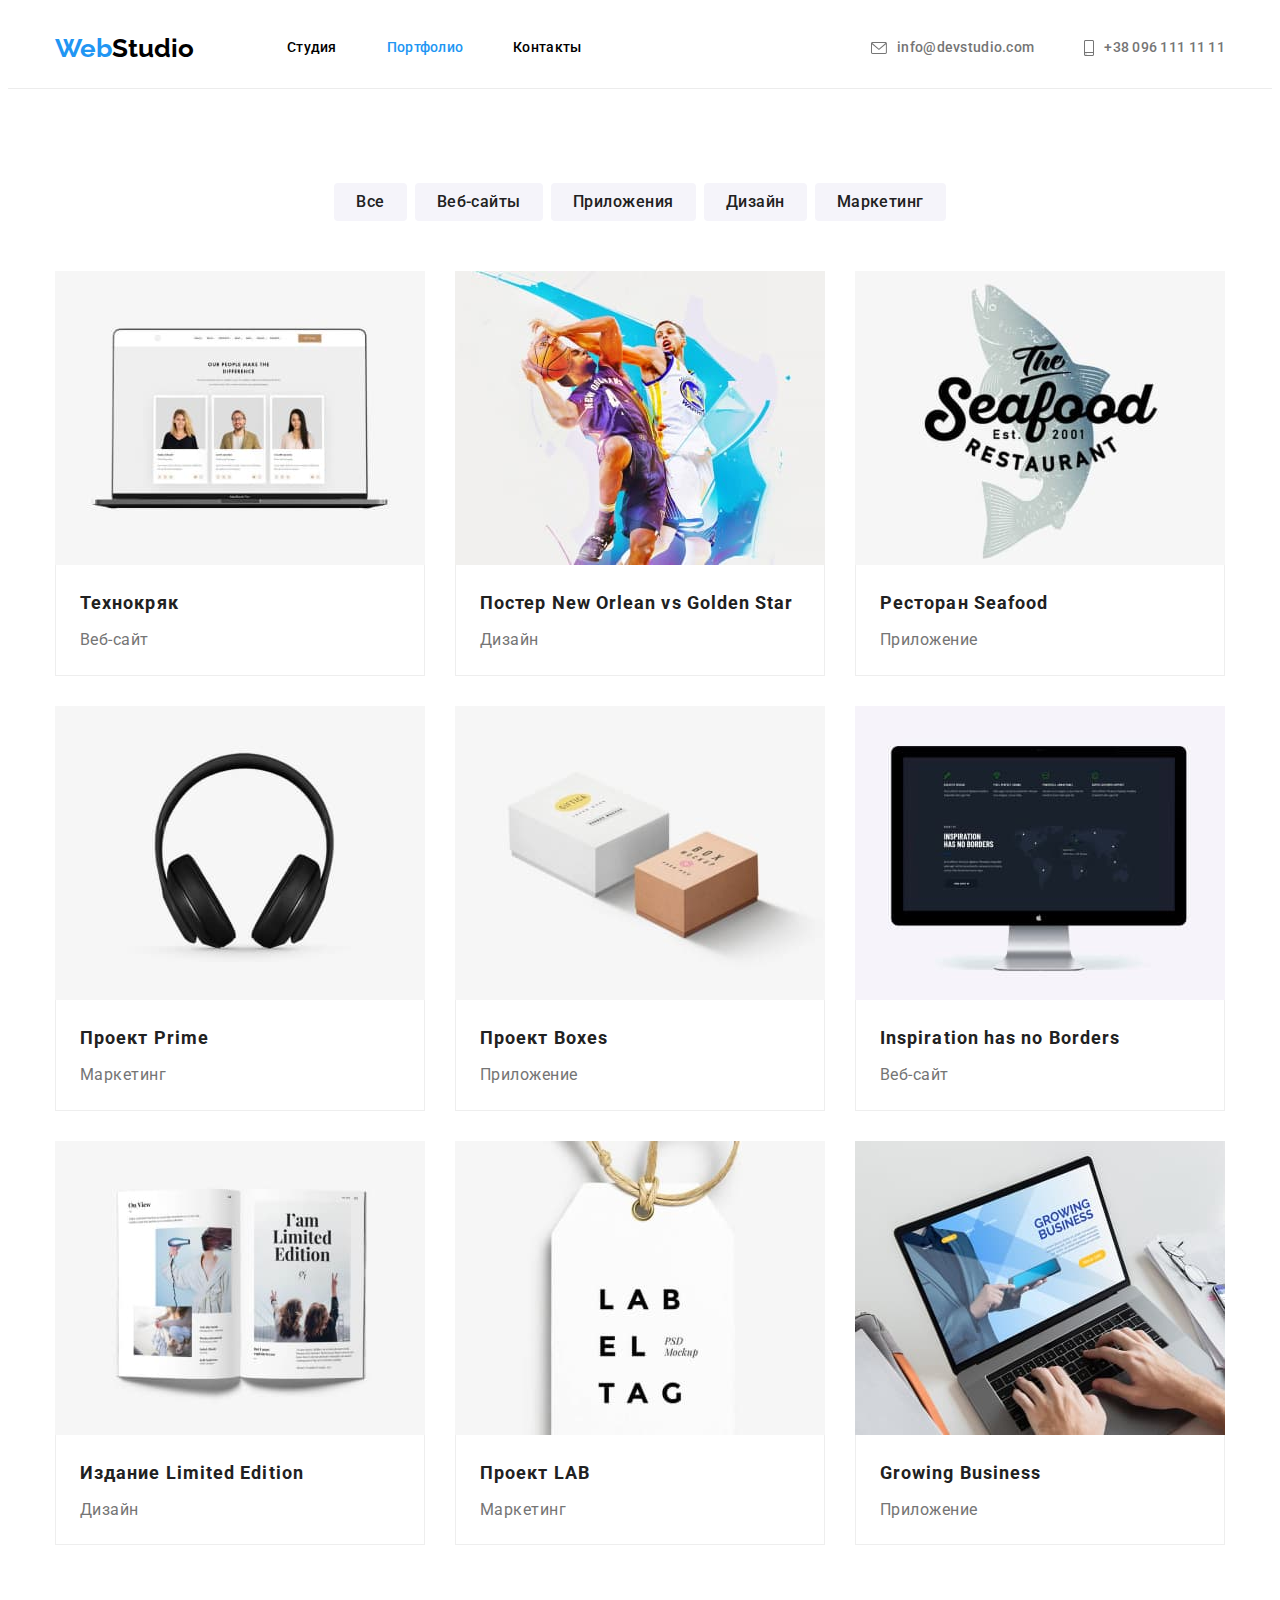
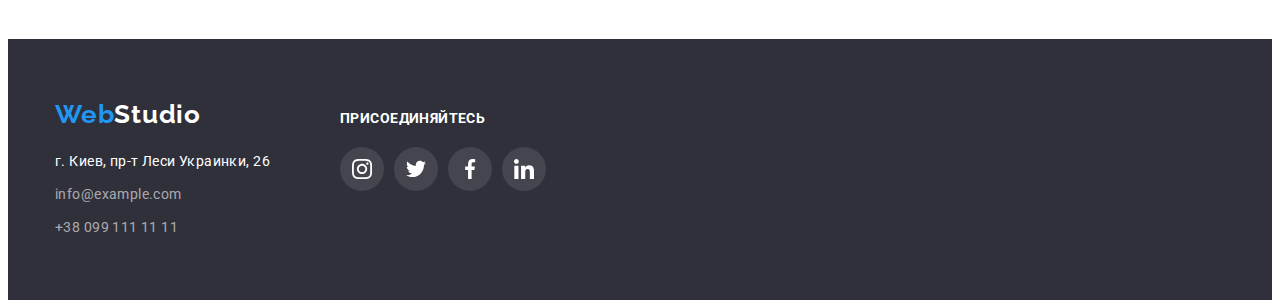
==== portfolio.html @ 381bd341 "1" ====
<!DOCTYPE html>
<html lang="ru">
  <head>
    <meta charset="UTF-8" />
    <meta http-equiv="X-UA-Compatible" content="IE=edge" />
    <meta name="viewport" content="width=device-width, initial-scale=1.0" />
    <title>Portfolio</title>
    <link rel="stylesheet" href="./css/styles.css" />
    <!-- подключение шрифтов -->
    <link rel="preconnect" href="https://fonts.googleapis.com" />
    <link rel="preconnect" href="https://fonts.gstatic.com" crossorigin />
    <link
      href="https://fonts.googleapis.com/css2?family=Raleway:wght@700&family=Roboto:wght@400;500;700;900&display=swap"
      rel="stylesheet"
    />
  </head>
  <body>
    <header class="header">
      <div class="container">
        <nav class="header-nav">
          <a href="" class="header-logo link"><span class="header-web">Web</span>Studio</a>
          <ul class="list header-list">
            <li class="header-item">
              <a href="./index.html" class="link header-link">Студия</a>
            </li>
            <li class="header-item">
              <a href="./portfolio.html" class="link header-link current">Портфолио</a>
            </li>
            <li class="header-item">
              <a href="" class="link header-link">Контакты</a>
            </li>
          </ul>
        </nav>
        <!-- <div class="header-contact-list"> -->
        <ul class="header-list list header-contact-list">
          <li class="contact-item">
            <a href="mailto:info@devstudio.com" class="link header-contact">
              <svg class="tel-svg" width="16" height="12">
                <use href="./imeges/icons.svg#icon-envelope"></use>
              </svg>
              info@devstudio.com</a
            >
          </li>
          <li class="contact-item">
            <a href="tel:+380961111111" class="link header-contact">
              <svg class="tel-svg" width="10" height="16">
                <use href="./imeges/icons.svg#icon-smartphone"></use>
              </svg>
              +38 096 111 11 11</a
            >
          </li>
        </ul>
        <!-- </div> -->
      </div>
    </header>

    <main>
      <!-- FILTER BUTTONS -->
      <section class="gallery">
        <div class="container">
          <h1 class="visually-hidden">Портфолио</h1>
          <ul class="list filter-list">
            <li class="filter-item"><button type="button" class="btn">Все</button></li>
            <li class="filter-item"><button type="button" class="btn">Веб-сайты</button></li>
            <li class="filter-item"><button type="button" class="btn">Приложения</button></li>
            <li class="filter-item"><button type="button" class="btn">Дизайн</button></li>
            <li class="filter-item"><button type="button" class="btn">Маркетинг</button></li>
          </ul>
          <ul class="list gallery-list">
            <li class="gallery-item">
              <a href="" class="link gallery-link">
                <img src="./imeges/img-0.jpg" alt="work1" class="filter-img" width="370" />
                <div class="gallery-text">
                  <h2 class="filter-title">Технокряк</h2>
                  <p class="filter-text">Веб-сайт</p>
                </div>
              </a>
            </li>
            <li class="gallery-item">
              <a href="" class="link gallery-link">
                <img src="./imeges/img-1.jpg" alt="work2" class="filter-img" width="370" />
                <div class="gallery-text">
                  <h2 class="filter-title">Постер New Orlean vs Golden Star</h2>
                  <p class="filter-text">Дизайн</p>
                </div>
              </a>
            </li>
            <li class="gallery-item">
              <a href="" class="link gallery-link">
                <img src="./imeges/img-2.jpg" alt="work3" class="filter-img" width="370" />
                <div class="gallery-text">
                  <h2 class="filter-title">Ресторан Seafood</h2>
                  <p class="filter-text">Приложение</p>
                </div>
              </a>
            </li>
            <li class="gallery-item">
              <a href="" class="link gallery-link">
                <img src="./imeges/img-3.jpg" alt="work4" class="filter-img" width="370" />
                <div class="gallery-text">
                  <h2 class="filter-title">Проект Prime</h2>
                  <p class="filter-text">Маркетинг</p>
                </div>
              </a>
            </li>
            <li class="gallery-item">
              <a href="" class="link gallery-link">
                <img src="./imeges/img-4.jpg" alt="work5" class="filter-img" width="370" />
                <div class="gallery-text">
                  <h2 class="filter-title">Проект Boxes</h2>
                  <p class="filter-text">Приложение</p>
                </div>
              </a>
            </li>
            <li class="gallery-item">
              <a href="" class="link gallery-link">
                <img src="./imeges/img-5.jpg" alt="work6" class="filter-img" width="370" />
                <div class="gallery-text">
                  <h2 class="filter-title">Inspiration has no Borders</h2>
                  <p class="filter-text">Веб-сайт</p>
                </div>
              </a>
            </li>
            <li class="gallery-item">
              <a href="" class="link gallery-link">
                <img src="./imeges/img-6.jpg" alt="work7" class="filter-img" width="370" />
                <div class="gallery-text">
                  <h2 class="filter-title">Издание Limited Edition</h2>
                  <p class="filter-text">Дизайн</p>
                </div>
              </a>
            </li>
            <li class="gallery-item">
              <a href="" class="link gallery-link">
                <img src="./imeges/img-7.jpg" alt="work8" class="filter-img" width="370" />
                <div class="gallery-text">
                  <h2 class="filter-title">Проект LAB</h2>
                  <p class="filter-text">Маркетинг</p>
                </div>
              </a>
            </li>
            <li class="gallery-item">
              <a href="" class="link gallery-link">
                <img src="./imeges/img-8.jpg" alt="work9" class="filter-img" width="370" />
                <div class="gallery-text">
                  <h2 class="filter-title">Growing Business</h2>
                  <p class="filter-text">Приложение</p>
                </div>
              </a>
            </li>
          </ul>
        </div>
      </section>
    </main>
    <footer class="footer">
      <div class="container">
        <div>
          <a href="" class="footer-logo link"><span class="header-web">Web</span>Studio</a>
          <address class="footer-address">
            <ul class="list">
              <li class="footer-item">
                <a
                  class="link footer-address"
                  href="https://goo.gl/maps/mXZvtL3YNKknpCyy6"
                  target="_blank"
                  rel="noopener noreferrer"
                  >г. Киев, пр-т Леси Украинки, 26</a
                >
              </li>
              <li class="footer-item">
                <a href="mailto:info@example.com" class="link footer-contact">info@example.com</a>
              </li>
              <li class="footer-item">
                <a href="tel:+380991111111" class="link footer-contact">+38 099 111 11 11</a>
              </li>
            </ul>
          </address>
        </div>
        <div class="footer-social">
          <h3 class="secondary-title">присоединяйтесь</h3>
          <ul class="list footer-social-list">
            <li class="footer-social-item">
              <a href="" class="footer-social-link link">
                <svg class="footer-svg" width="20" height="20">
                  <use href="./imeges/icons.svg#icon-instagram"></use>
                </svg>
              </a>
            </li>
            <li class="footer-social-item">
              <a href="" class="footer-social-link link">
                <svg class="footer-svg" width="20" height="20">
                  <use href="./imeges/icons.svg#icon-twitter"></use>
                </svg>
              </a>
            </li>
            <li class="footer-social-item">
              <a href="" class="footer-social-link link">
                <svg class="footer-svg" width="20" height="20">
                  <use href="./imeges/icons.svg#icon-facebook"></use>
                </svg>
              </a>
            </li>
            <li class="footer-social-item">
              <a href="" class="footer-social-link link">
                <svg class="footer-svg" width="20" height="20">
                  <use href="./imeges/icons.svg#icon-linkedin"></use>
                </svg>
              </a>
            </li>
          </ul>
        </div>
      </div>
    </footer>
  </body>
</html>
---- css/styles.css ----
* {
  box-sizing: border-box;
}

:root {
  --title-color-text: #212121;
  --primery-color-text: #757575;
  --color-prime: #000000;
  --color-hover: #2196f3;
}

body {
  font-family: 'Roboto', sans-serif;
}

p,
h1,
h2,
h3,
h4,
h5,
h6 {
  margin: 0;
}

ul {
  margin: 0;
  padding: 0;
}

button {
  cursor: pointer;
}

img {
  display: block;
}

.list {
  list-style: none;
}

.link {
  text-decoration: none;
}

.visually-hidden {
  position: absolute;
  white-space: nowrap;
  width: 1px;
  height: 1px;
  overflow: hidden;
  border: 0;
  padding: 0;
  clip: rect(0 0 0 0);
  clip-path: inset(50%);
  margin: -1px;
}

.container {
  width: 1200px;
  padding-left: 15px;
  padding-right: 15px;
  margin: 0 auto;
  /* outline: 2px solid red; */
}

/* Цвет заголовка секции  #757575  */
/* Цвет дополнительного текста #212121 */
/* Цвет фона белый  */

.list {
  list-style: none;
}
.link {
  text-decoration: none;
}
/* ----------------------------header------------------ */
.header .container {
  display: flex;
  align-items: center;
}
.header {
  border-bottom: 1px solid #ececec;
}
.header-nav {
  display: flex;
  align-items: center;
}
.header-nav .header-logo {
  margin-right: 93px;
  font-family: 'Raleway', sans-serif;
  font-weight: 700;
  font-size: 26px;
  line-height: 1.19;
  color: var(--color-prime);
}
.header-web {
  color: #2196f3;
}
.header-list {
  display: flex;
  font-weight: 500;
  font-size: 14px;
  line-height: 1.14;
  letter-spacing: 0.02em;
}
.header-item:not(:last-child) {
  margin-right: 50px;
}
.tel-svg {
  margin-right: 10px;
  align-items: center;
}
.header-contact {
  display: flex;
  align-items: center;
  color: var(--primery-color-text);
  font-weight: 500;
  font-size: 14px;
  line-height: 1.14;
  letter-spacing: 0.02em;
  fill: #757575;
  padding-top: 32px;
  padding-bottom: 32px;
}
.header-contact-list {
  display: flex;
  margin-left: auto;
  align-items: center;
}
.contact-item:nth-child(1) {
  margin-right: 50px;
}
.header-nav .header-list .current {
  color: var(--color-hover);
}
.header-link {
  display: block;
  padding-top: 32px;
  padding-bottom: 32px;
  color: var(--color-prime);
}
.header-link:hover,
.header-link:focus,
.header-contact:hover,
.header-contact:focus,
.tel-svg:hover {
  color: var(--color-hover);
  fill: var(--color-hover);
}

/*------------------------ HERO---------------- */
.hero {
  max-width: 1600px;
  /* background-color: #2f303a; */
  padding-top: 200px;
  padding-bottom: 200px;
  text-align: center;
  margin: 0 auto;
  /* background: rgba(47, 48, 58, 0.4); */
  background-image: linear-gradient(to top, rgba(47, 48, 58, 0.4), rgba(47, 48, 58, 0.4)),
    url(../imeges/Img.jpg);
}

.hero .hero-title {
  color: white;
  font-family: Roboto;
  font-weight: 900;
  font-size: 44px;
  line-height: 1.36;
  letter-spacing: 0.06em;
  text-transform: uppercase;
  text-align: center;
  margin: 0 auto 30px auto;
  max-width: 696px;
}

.button {
  box-shadow: 0px 4px 4px rgba(0, 0, 0, 0.15);
  border-radius: 4px;
  width: 200px;
  height: 50px;
  color: white;
  background-color: var(--color-hover);
  font-weight: 700;
  font-size: 16px;
  line-height: 1.875;
  letter-spacing: 0.06em;
}
.hero .button:hover,
.hero .button:focus {
  background-color: #188ce8;
}

/* ---------------------SECTION--------------- */
.section-title {
  color: var(--title-color-text);
  font-weight: 700;
  font-size: 36px;
  line-height: 1.17;
  letter-spacing: 0.03em;
  text-align: center;
  margin-bottom: 50px;
}
.work-principles .secondary-title {
  font-weight: 700;
  text-transform: uppercase;
  margin-bottom: 10px;
}
.secondary-title {
  color: var(--title-color-text);
  font-weight: 500;
  font-size: 14px;
  line-height: 1.14;
  letter-spacing: 0.03em;
  /* text-transform: uppercase; */
}
.section-text {
  color: var(--primery-color-text);
  font-weight: 400;
  font-size: 14px;
  line-height: 1.71;
  letter-spacing: 0.03em;
}

/* ----------------Принципы работы----------- */
.work-principles {
  padding-top: 94px;
}
.principles-icon-box {
  display: flex;
  align-items: center;
  justify-content: center;
  width: 270px;
  height: 120px;
  background-color: #f5f4fa;
  /* text-align: center;
  padding-top: 25px;
  padding-bottom: 25px; */
  /* filter: drop-shadow(0px 4px 4px rgba(0, 0, 0, 0.25)); */
  margin-bottom: 30px;
}

.work-principles .list {
  display: flex;
  margin-right: -30px;
}
.activity .section-title {
  margin-bottom: 50px;
}
.principles-item {
  width: 270px;
  margin-right: 30px;
}
/* ------------Чем мы занимаемся----------- */
.activity {
  padding-top: 94px;
  padding-bottom: 94px;
}
.activity .list {
  display: flex;

  /* margin-right: -30px; */
}
.activity-item:not(:last-child) {
  margin-right: 30px;
}
/* ------------Наша команда----------- */
.team {
  background-color: #f5f4fa;
  padding-top: 94px;
  padding-bottom: 94px;
}
.team .section-title {
  margin-bottom: 50px;
}
.team-list {
  display: flex;
  margin-right: -30px;
}

.team-item {
  margin-right: 30px;
  background-color: #fff;
  /* padding-bottom: 30px; */
  box-shadow: 0px 1px 3px rgba(0, 0, 0, 0.12), 0px 1px 1px rgba(0, 0, 0, 0.14),
    0px 2px 1px rgba(0, 0, 0, 0.2);
  border-radius: 0px 0px 4px 4px;
}
.team-text {
  padding: 30px 20px 30px 20px;
  text-align: center;
}
.team .secondary-title {
  margin-bottom: 10px;
}
.team .section-text {
  margin-bottom: 16px;
  /* text-align: center; */
  /* margin-bottom: 30px; */
}
.social-list {
  display: flex;
  align-items: center;
  justify-content: center;
}

.social-link {
  display: flex;
  align-items: center;
  justify-content: center;
  width: 44px;
  height: 44px;
  color: #afb1b8;
}
.svg-social {
  fill: currentColor;
}

.social-link:hover,
.social-link:focus {
  background-color: var(--color-hover);
  width: 44px;
  height: 44px;
  border-radius: 50%;
  cursor: pointer;
  color: #ffffff;
}

.social-item {
  display: flex;
  align-items: center;
  justify-content: center;
}
.social-item + .social-item {
  margin-left: 10px;
}

/* .social-list {
  display: flex;
  align-items: center;
  justify-content: center;
  /* background-color: #2f303a;} */

/*
.social-link {
  display: block;
  width: 44px;
  height: 44px;
  padding: 12px 12px;
  border-radius: 50%;
}
.svg-social {
  fill: #afb1b8;
}
.social-link:hover,
.social-link:focus,
.svg-social:hover {
  background-color: var(--color-hover);
  fill: var(--color-prime);
} */
/* --------------------Постоянные клиенты #afb1b8 ------------ */
.clients {
  padding-top: 94px;
  padding-bottom: 94px;
}
.clients-list {
  display: flex;
}
.clients-link {
  display: flex;
  align-items: center;
  justify-content: center;
  width: 170px;
  height: 92px;
  border: 1px solid #afb1b8;
  border-radius: 4px;
  color: #afb1b8;
}
.clients-icon {
  fill: currentColor;
}
.clients-item + .clients-item {
  margin-left: 30px;
}
.clients-link:hover {
  color: var(--color-hover);
  /* filter: drop-shadow(0px 4px 4px rgba(0, 0, 0, 0.25)); */
  border: 1px solid #2196f3;
}

/* -------------------- FOOTER------------ */
.footer {
  /* display: flex; */
  /* flex-direction: row; */
  background: #2f303a;
  padding-top: 60px;
  padding-bottom: 60px;
}
.footer .container {
  display: flex;
  align-items: baseline;
}
.footer-logo {
  display: block;
  color: #ffffff;
  font-family: Raleway;
  font-weight: 700;
  font-size: 26px;
  line-height: 1.19;
  letter-spacing: 0.03em;
  margin-bottom: 20px;
}

.footer-address {
  color: #ffffff;
  font-style: normal;
  font-weight: 400;
  font-size: 14px;
  line-height: 1.71;
  letter-spacing: 0.03em;
  /* margin-bottom: 9px; */
}
.footer-item:not(:last-child) {
  margin-bottom: 9px;
}

.footer-contact {
  font-weight: 400;
  font-size: 14px;
  line-height: 1.71;
  letter-spacing: 0.03em;
  color: rgba(255, 255, 255, 0.6);
}
.footer-social {
  margin-left: 70px;
}
.footer-social .secondary-title {
  color: #ffffff;
  font-weight: 700;
  text-transform: uppercase;
  margin-bottom: 20px;
}
.footer-social-list {
  display: flex;
}
.footer-social-link {
  display: flex;
  width: 44px;
  height: 44px;
  background: rgba(255, 255, 255, 0.1);
  border-radius: 50%;
  align-items: center;
  justify-content: center;
  color: #ffffff;
}
.footer-social-item + .footer-social-item {
  margin-left: 10px;
}
.footer-social-link:hover,
.footer-social-link:focus {
  background-color: var(--color-hover);
}
.footer-svg {
  fill: currentColor;
}

/* ------------Portfolio--------- */

/* ---------FILTER BUTTONS------------ */
.gallery {
  padding-top: 94px;
  padding-bottom: 94px;
}

.btn {
  font-family: inherit;
  background-color: #f5f4fa;
  color: var(--title-color-text);
  font-weight: 500;
  font-size: 16px;
  line-height: 1.63;
  letter-spacing: 0.03em;
  border-radius: 4px;
  border: none;
  padding: 6px 22px;
}
.filter-item:not(:last-child) {
  margin-right: 8px;
}
.filter-list {
  display: flex;
  margin-bottom: 50px;
  justify-content: center;
}

.btn:hover,
.btn:focus {
  background-color: var(--color-hover);
  color: #ffffff;
  box-shadow: 0px 3px 1px rgba(0, 0, 0, 0.1), 0px 1px 2px rgba(0, 0, 0, 0.08),
    0px 2px 2px rgba(0, 0, 0, 0.12);
}

/* -----------Галерея----------------- */

.filter-title {
  color: var(--title-color-text);
  font-weight: 700;
  font-size: 18px;
  line-height: 2;
  letter-spacing: 0.06em;

  margin-bottom: 4px;
}
.filter-text {
  color: var(--primery-color-text);
  font-style: 400;
  font-size: 16px;
  line-height: 1.86;
  letter-spacing: 0.03em;
}
.gallery-text {
  padding: 20px 24px;
  border-right: 1px solid #eeeeee;
  border-bottom: 1px solid #eeeeee;
  border-left: 1px solid #eeeeee;
}
.gallery-item {
  margin-right: 30px;
  margin-bottom: 30px;
  background: #ffffff;
  flex-basis: calc((100% - 90px) / 3);
}
.gallery-link {
  display: block;
}
.gallery-link:hover,
.gallery-link:focus {
  box-shadow: 0px 1px 1px rgba(0, 0, 0, 0.12), 0px 4px 4px rgba(0, 0, 0, 0.06),
    1px 4px 6px rgba(0, 0, 0, 0.16);
}
.gallery-list {
  display: flex;
  flex-wrap: wrap;
  margin-right: -30px;
  margin-bottom: -30px;
}
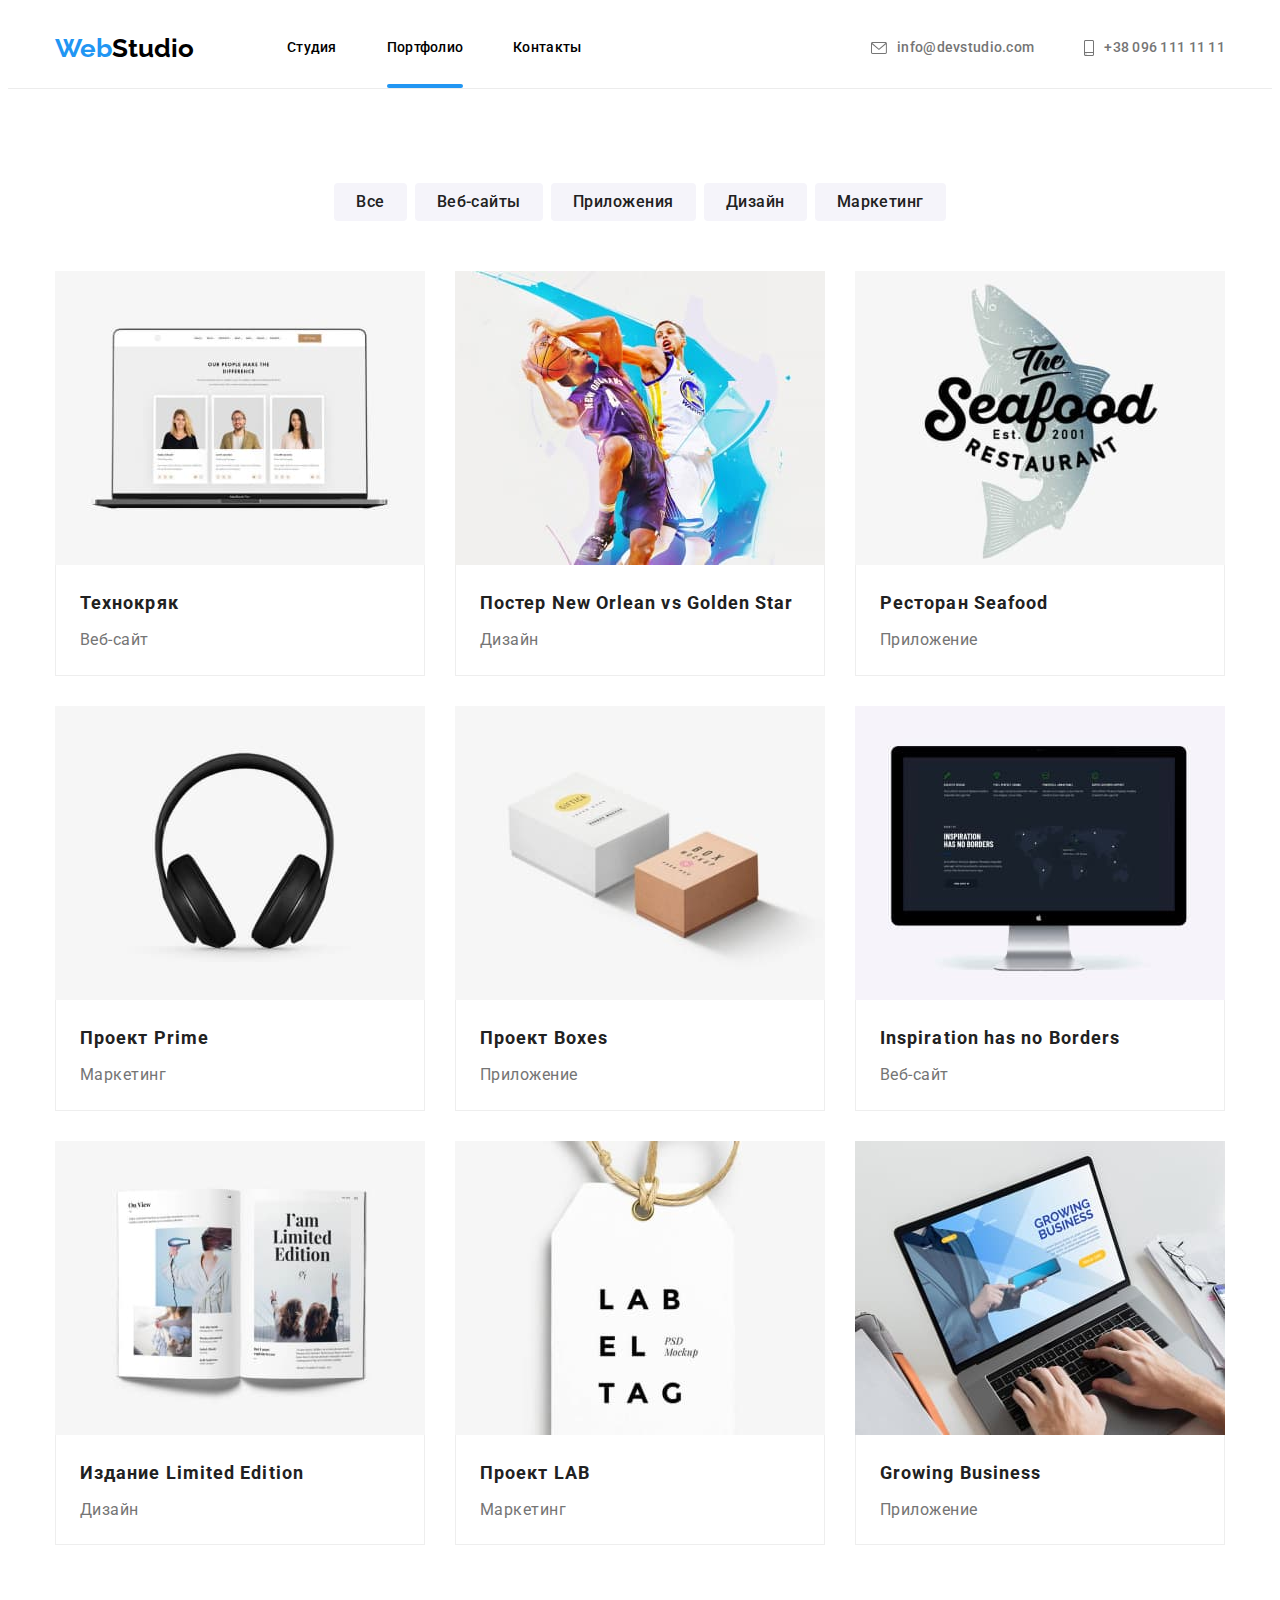
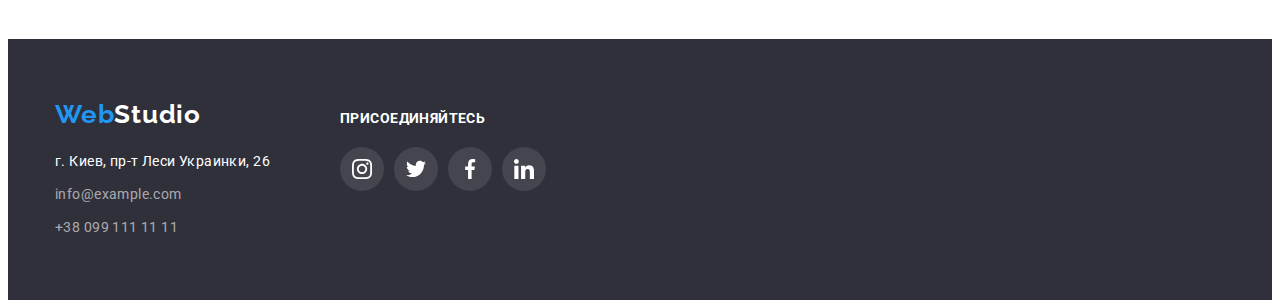
==== commit 94bbd679: "Делает выезжающий текст первой карточки" ====
--- a/portfolio.html
+++ b/portfolio.html
@@ -69,7 +69,14 @@
           <ul class="list gallery-list">
             <li class="gallery-item">
               <a href="" class="link gallery-link">
-                <img src="./imeges/img-0.jpg" alt="work1" class="filter-img" width="370" />
+                <div class="gallery-list-wrap">
+                  <img src="./imeges/img-0.jpg" alt="work1" class="filter-img" width="370" />
+                  <p class="gallery-hover-text">
+                    Технокряк это современная площадка распространения коронавируса. Компании
+                    используют эту платформу для цифрового шпионажа и атак на защищённые сервера
+                    конкурентов.
+                  </p>
+                </div>
                 <div class="gallery-text">
                   <h2 class="filter-title">Технокряк</h2>
                   <p class="filter-text">Веб-сайт</p>
--- a/css/styles.css
+++ b/css/styles.css
@@ -132,8 +132,22 @@
 .contact-item:nth-child(1) {
   margin-right: 50px;
 }
-.header-nav .header-list .current {
+.header-nav .header-list {
   color: var(--color-hover);
+}
+.current {
+  color: var(--color-hover);
+  position: relative;
+}
+.current::after {
+  content: '';
+  width: 100%;
+  height: 4px;
+  background-color: var(--color-hover);
+  border-radius: 2px;
+  position: absolute;
+  left: 0;
+  bottom: 0;
 }
 .header-link {
   display: block;
@@ -533,6 +547,29 @@
   background: #ffffff;
   flex-basis: calc((100% - 90px) / 3);
 }
+.gallery-list-wrap {
+  position: relative;
+  overflow: hidden;
+}
+.gallery-item:hover .gallery-hover-text {
+  transform: translateY(0);
+}
+.gallery-hover-text {
+  position: absolute;
+  height: 100%;
+  top: 0;
+  left: 0;
+  padding: 63px 24px;
+  background-color: rgba(33, 150, 243, 0.9);
+  font-weight: 400;
+  font-size: 18px;
+  line-height: 1.56;
+  letter-spacing: 0.03em;
+  color: #ffffff;
+  transform: translateY(100%);
+  transition: transform 250ms cubic-bezier(0.4, 0, 0.2, 1);
+  /* visibility: hidden; */
+}
 .gallery-link {
   display: block;
 }
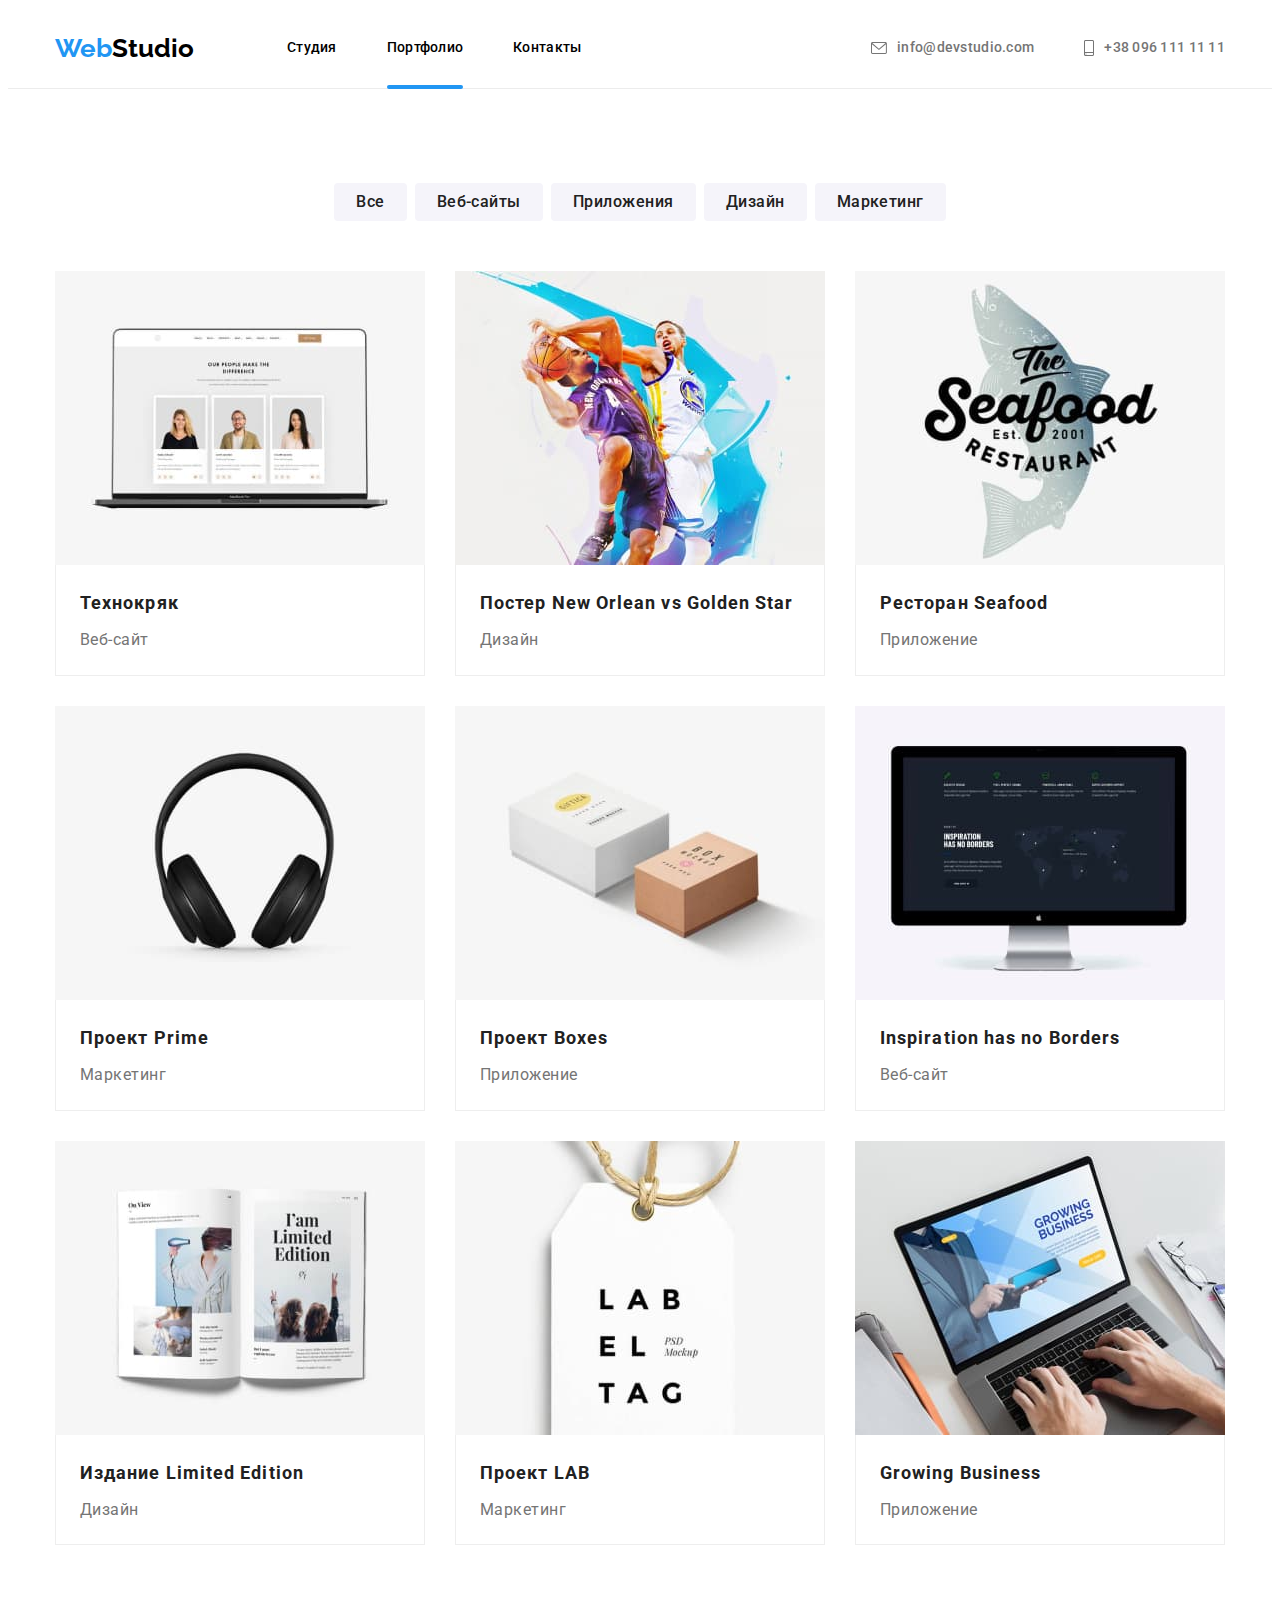
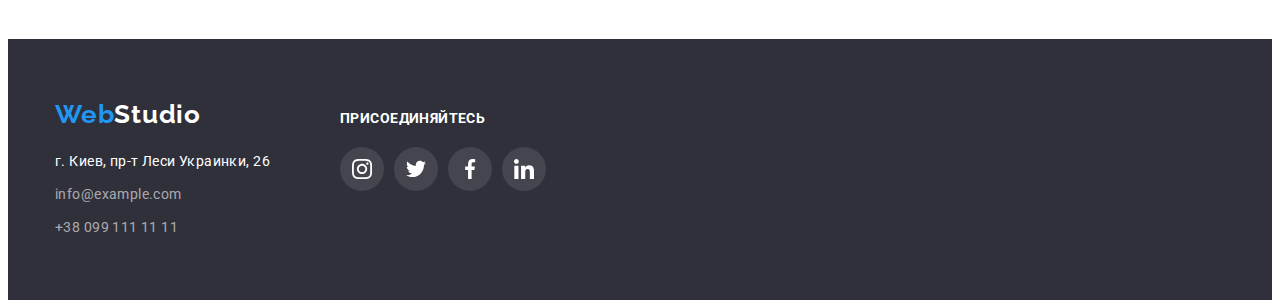
==== commit 8b447ebd: "делает дз без анимации" ====
--- a/portfolio.html
+++ b/portfolio.html
@@ -85,7 +85,14 @@
             </li>
             <li class="gallery-item">
               <a href="" class="link gallery-link">
-                <img src="./imeges/img-1.jpg" alt="work2" class="filter-img" width="370" />
+                <div class="gallery-list-wrap">
+                  <img src="./imeges/img-1.jpg" alt="work2" class="filter-img" width="370" />
+                  <p class="gallery-hover-text">
+                    Технокряк это современная площадка распространения коронавируса. Компании
+                    используют эту платформу для цифрового шпионажа и атак на защищённые сервера
+                    конкурентов.
+                  </p>
+                </div>
                 <div class="gallery-text">
                   <h2 class="filter-title">Постер New Orlean vs Golden Star</h2>
                   <p class="filter-text">Дизайн</p>
@@ -94,7 +101,14 @@
             </li>
             <li class="gallery-item">
               <a href="" class="link gallery-link">
-                <img src="./imeges/img-2.jpg" alt="work3" class="filter-img" width="370" />
+                <div class="gallery-list-wrap">
+                  <img src="./imeges/img-2.jpg" alt="work3" class="filter-img" width="370" />
+                  <p class="gallery-hover-text">
+                    Технокряк это современная площадка распространения коронавируса. Компании
+                    используют эту платформу для цифрового шпионажа и атак на защищённые сервера
+                    конкурентов.
+                  </p>
+                </div>
                 <div class="gallery-text">
                   <h2 class="filter-title">Ресторан Seafood</h2>
                   <p class="filter-text">Приложение</p>
@@ -103,7 +117,14 @@
             </li>
             <li class="gallery-item">
               <a href="" class="link gallery-link">
-                <img src="./imeges/img-3.jpg" alt="work4" class="filter-img" width="370" />
+                <div class="gallery-list-wrap">
+                  <img src="./imeges/img-3.jpg" alt="work4" class="filter-img" width="370" />
+                  <p class="gallery-hover-text">
+                    Технокряк это современная площадка распространения коронавируса. Компании
+                    используют эту платформу для цифрового шпионажа и атак на защищённые сервера
+                    конкурентов.
+                  </p>
+                </div>
                 <div class="gallery-text">
                   <h2 class="filter-title">Проект Prime</h2>
                   <p class="filter-text">Маркетинг</p>
@@ -112,7 +133,14 @@
             </li>
             <li class="gallery-item">
               <a href="" class="link gallery-link">
-                <img src="./imeges/img-4.jpg" alt="work5" class="filter-img" width="370" />
+                <div class="gallery-list-wrap">
+                  <img src="./imeges/img-4.jpg" alt="work5" class="filter-img" width="370" />
+                  <p class="gallery-hover-text">
+                    Технокряк это современная площадка распространения коронавируса. Компании
+                    используют эту платформу для цифрового шпионажа и атак на защищённые сервера
+                    конкурентов.
+                  </p>
+                </div>
                 <div class="gallery-text">
                   <h2 class="filter-title">Проект Boxes</h2>
                   <p class="filter-text">Приложение</p>
@@ -121,7 +149,14 @@
             </li>
             <li class="gallery-item">
               <a href="" class="link gallery-link">
-                <img src="./imeges/img-5.jpg" alt="work6" class="filter-img" width="370" />
+                <div class="gallery-list-wrap">
+                  <img src="./imeges/img-5.jpg" alt="work6" class="filter-img" width="370" />
+                  <p class="gallery-hover-text">
+                    Технокряк это современная площадка распространения коронавируса. Компании
+                    используют эту платформу для цифрового шпионажа и атак на защищённые сервера
+                    конкурентов.
+                  </p>
+                </div>
                 <div class="gallery-text">
                   <h2 class="filter-title">Inspiration has no Borders</h2>
                   <p class="filter-text">Веб-сайт</p>
@@ -130,7 +165,14 @@
             </li>
             <li class="gallery-item">
               <a href="" class="link gallery-link">
-                <img src="./imeges/img-6.jpg" alt="work7" class="filter-img" width="370" />
+                <div class="gallery-list-wrap">
+                  <img src="./imeges/img-6.jpg" alt="work7" class="filter-img" width="370" />
+                  <p class="gallery-hover-text">
+                    Технокряк это современная площадка распространения коронавируса. Компании
+                    используют эту платформу для цифрового шпионажа и атак на защищённые сервера
+                    конкурентов.
+                  </p>
+                </div>
                 <div class="gallery-text">
                   <h2 class="filter-title">Издание Limited Edition</h2>
                   <p class="filter-text">Дизайн</p>
@@ -139,7 +181,14 @@
             </li>
             <li class="gallery-item">
               <a href="" class="link gallery-link">
-                <img src="./imeges/img-7.jpg" alt="work8" class="filter-img" width="370" />
+                <div class="gallery-list-wrap">
+                  <img src="./imeges/img-7.jpg" alt="work8" class="filter-img" width="370" />
+                  <p class="gallery-hover-text">
+                    Технокряк это современная площадка распространения коронавируса. Компании
+                    используют эту платформу для цифрового шпионажа и атак на защищённые сервера
+                    конкурентов.
+                  </p>
+                </div>
                 <div class="gallery-text">
                   <h2 class="filter-title">Проект LAB</h2>
                   <p class="filter-text">Маркетинг</p>
@@ -148,7 +197,14 @@
             </li>
             <li class="gallery-item">
               <a href="" class="link gallery-link">
-                <img src="./imeges/img-8.jpg" alt="work9" class="filter-img" width="370" />
+                <div class="gallery-list-wrap">
+                  <img src="./imeges/img-8.jpg" alt="work9" class="filter-img" width="370" />
+                  <p class="gallery-hover-text">
+                    Технокряк это современная площадка распространения коронавируса. Компании
+                    используют эту платформу для цифрового шпионажа и атак на защищённые сервера
+                    конкурентов.
+                  </p>
+                </div>
                 <div class="gallery-text">
                   <h2 class="filter-title">Growing Business</h2>
                   <p class="filter-text">Приложение</p>
--- a/css/styles.css
+++ b/css/styles.css
@@ -147,7 +147,7 @@
   border-radius: 2px;
   position: absolute;
   left: 0;
-  bottom: 0;
+  bottom: -1px;
 }
 .header-link {
   display: block;
@@ -272,6 +272,29 @@
   padding-top: 94px;
   padding-bottom: 94px;
 }
+.activity-wrap {
+  position: relative;
+}
+.activity-wrap-text {
+  display: flex;
+  align-items: center;
+  justify-content: center;
+  position: absolute;
+  bottom: 0;
+  right: 0;
+  width: 100%;
+  padding-top: 27px;
+  padding-bottom: 27px;
+  /* height: 70px; */
+  background: rgba(47, 48, 58, 0.8);
+  font-weight: 700;
+  font-size: 14px;
+  line-height: 1.14;
+  text-align: center;
+  letter-spacing: 0.03em;
+  text-transform: uppercase;
+  color: #ffffff;
+}
 .activity .list {
   display: flex;
 
@@ -566,7 +589,7 @@
   line-height: 1.56;
   letter-spacing: 0.03em;
   color: #ffffff;
-  transform: translateY(100%);
+  transform: translateY(101%);
   transition: transform 250ms cubic-bezier(0.4, 0, 0.2, 1);
   /* visibility: hidden; */
 }
@@ -584,3 +607,44 @@
   margin-right: -30px;
   margin-bottom: -30px;
 }
+
+/* --------------MODAL------------ */
+
+.backdrop {
+  position: fixed;
+  top: 0;
+  width: 100vw;
+  height: 100vh;
+  background-color: rgba(0, 0, 0, 0.2);
+}
+.modal {
+  width: 528px;
+  min-height: 581px;
+  background-color: #fff;
+  border-radius: 4px;
+  box-shadow: 0px 1px 3px rgba(0, 0, 0, 0.12), 0px 1px 1px rgba(0, 0, 0, 0.14),
+    0px 2px 1px rgba(0, 0, 0, 0.2);
+  position: absolute;
+  top: 50%;
+  left: 50%;
+  transform: translate(-50%, -50%);
+}
+
+.modal-close {
+  position: absolute;
+  display: flex;
+  align-items: center;
+  justify-content: center;
+  top: 8px;
+  right: 8px;
+  width: 30px;
+  height: 30px;
+  background: transparent;
+  border-radius: 50%;
+  border: 1px solid rgba(0, 0, 0, 0.1);
+}
+.is-hidden {
+  opacity: 0;
+  pointer-events: none;
+  visibility: hidden;
+}
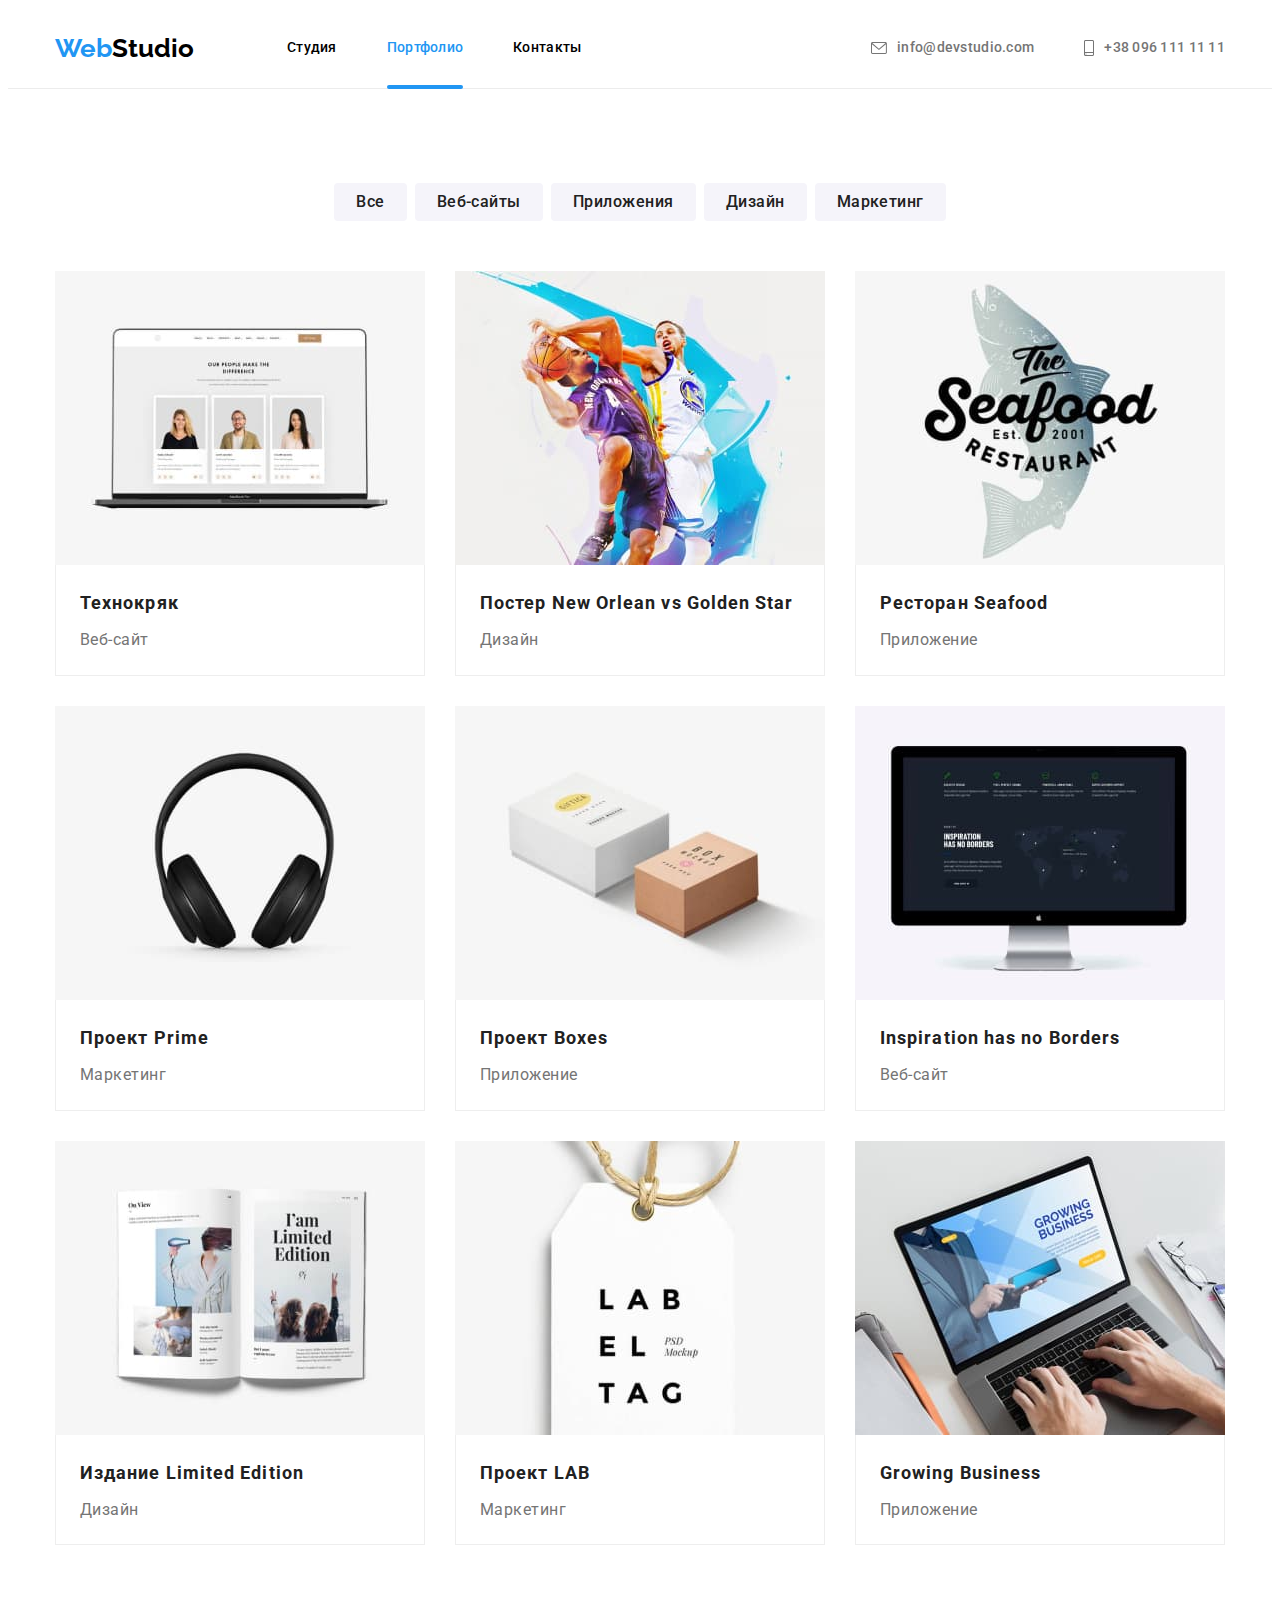
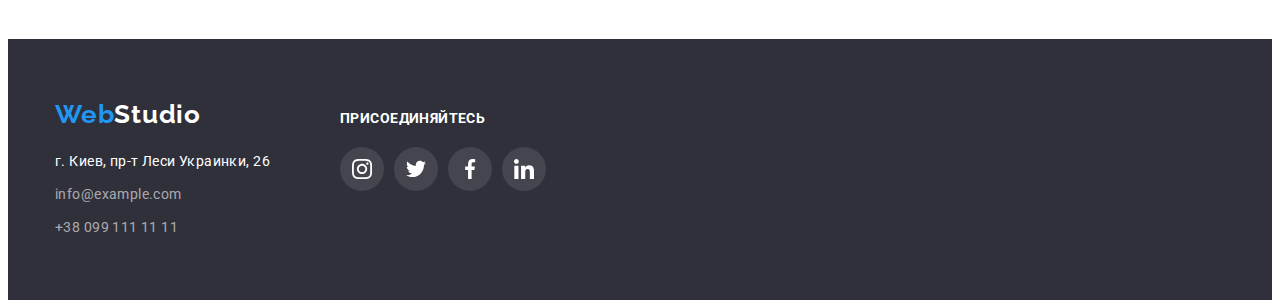
==== commit d884f987: "Добавляет переход на домашнюю страницу по лого" ====
--- a/portfolio.html
+++ b/portfolio.html
@@ -18,7 +18,9 @@
     <header class="header">
       <div class="container">
         <nav class="header-nav">
-          <a href="" class="header-logo link"><span class="header-web">Web</span>Studio</a>
+          <a href="./index.html" class="header-logo link"
+            ><span class="header-web">Web</span>Studio</a
+          >
           <ul class="list header-list">
             <li class="header-item">
               <a href="./index.html" class="link header-link">Студия</a>
@@ -218,7 +220,9 @@
     <footer class="footer">
       <div class="container">
         <div>
-          <a href="" class="footer-logo link"><span class="header-web">Web</span>Studio</a>
+          <a href="./index.html" class="footer-logo link"
+            ><span class="header-web">Web</span>Studio</a
+          >
           <address class="footer-address">
             <ul class="list">
               <li class="footer-item">
--- a/css/styles.css
+++ b/css/styles.css
@@ -30,6 +30,7 @@
 
 button {
   cursor: pointer;
+  padding: 0;
 }
 
 img {
@@ -123,6 +124,7 @@
   fill: #757575;
   padding-top: 32px;
   padding-bottom: 32px;
+  transition: color 250ms cubic-bezier(0.4, 0, 0.2, 1), fill 250ms cubic-bezier(0.4, 0, 0.2, 1);
 }
 .header-contact-list {
   display: flex;
@@ -134,6 +136,14 @@
 }
 .header-nav .header-list {
   color: var(--color-hover);
+}
+
+.header-link {
+  display: block;
+  padding-top: 32px;
+  padding-bottom: 32px;
+  color: var(--color-prime);
+  transition: color 250ms cubic-bezier(0.4, 0, 0.2, 1);
 }
 .current {
   color: var(--color-hover);
@@ -148,12 +158,6 @@
   position: absolute;
   left: 0;
   bottom: -1px;
-}
-.header-link {
-  display: block;
-  padding-top: 32px;
-  padding-bottom: 32px;
-  color: var(--color-prime);
 }
 .header-link:hover,
 .header-link:focus,
@@ -201,6 +205,7 @@
   font-size: 16px;
   line-height: 1.875;
   letter-spacing: 0.06em;
+  transition: background-color 250ms cubic-bezier(0.4, 0, 0.2, 1);
 }
 .hero .button:hover,
 .hero .button:focus {
@@ -350,6 +355,10 @@
   width: 44px;
   height: 44px;
   color: #afb1b8;
+  border-radius: 50%;
+  background-color: #fff;
+  transition: color 250ms cubic-bezier(0.4, 0, 0.2, 1),
+    background-color 250ms cubic-bezier(0.4, 0, 0.2, 1);
 }
 .svg-social {
   fill: currentColor;
@@ -374,29 +383,6 @@
   margin-left: 10px;
 }
 
-/* .social-list {
-  display: flex;
-  align-items: center;
-  justify-content: center;
-  /* background-color: #2f303a;} */
-
-/*
-.social-link {
-  display: block;
-  width: 44px;
-  height: 44px;
-  padding: 12px 12px;
-  border-radius: 50%;
-}
-.svg-social {
-  fill: #afb1b8;
-}
-.social-link:hover,
-.social-link:focus,
-.svg-social:hover {
-  background-color: var(--color-hover);
-  fill: var(--color-prime);
-} */
 /* --------------------Постоянные клиенты #afb1b8 ------------ */
 .clients {
   padding-top: 94px;
@@ -414,6 +400,7 @@
   border: 1px solid #afb1b8;
   border-radius: 4px;
   color: #afb1b8;
+  transition: color 250ms cubic-bezier(0.4, 0, 0.2, 1), border 250ms cubic-bezier(0.4, 0, 0.2, 1);
 }
 .clients-icon {
   fill: currentColor;
@@ -423,7 +410,6 @@
 }
 .clients-link:hover {
   color: var(--color-hover);
-  /* filter: drop-shadow(0px 4px 4px rgba(0, 0, 0, 0.25)); */
   border: 1px solid #2196f3;
 }
 
@@ -491,6 +477,7 @@
   align-items: center;
   justify-content: center;
   color: #ffffff;
+  transition: background-color 250ms cubic-bezier(0.4, 0, 0.2, 1);
 }
 .footer-social-item + .footer-social-item {
   margin-left: 10px;
@@ -522,6 +509,8 @@
   border-radius: 4px;
   border: none;
   padding: 6px 22px;
+  transition: background-color 250ms cubic-bezier(0.4, 0, 0.2, 1),
+    color 250ms cubic-bezier(0.4, 0, 0.2, 1), box-shadow 250ms cubic-bezier(0.4, 0, 0.2, 1);
 }
 .filter-item:not(:last-child) {
   margin-right: 8px;
@@ -591,10 +580,10 @@
   color: #ffffff;
   transform: translateY(101%);
   transition: transform 250ms cubic-bezier(0.4, 0, 0.2, 1);
-  /* visibility: hidden; */
 }
 .gallery-link {
   display: block;
+  transition: box-shadow 250ms cubic-bezier(0.4, 0, 0.2, 1);
 }
 .gallery-link:hover,
 .gallery-link:focus {
@@ -616,7 +605,15 @@
   width: 100vw;
   height: 100vh;
   background-color: rgba(0, 0, 0, 0.2);
-}
+  transition: opacity 500ms cubic-bezier(0.4, 0, 0.2, 1),
+    visibility 500ms cubic-bezier(0.4, 0, 0.2, 1);
+}
+
+/* .backdrop.is-hidden {
+  opacity: 0;
+  pointer-events: none;
+} */
+
 .modal {
   width: 528px;
   min-height: 581px;
@@ -627,7 +624,13 @@
   position: absolute;
   top: 50%;
   left: 50%;
-  transform: translate(-50%, -50%);
+  transform: translate(-50%, -50%) scale(1) rotate(0deg);
+  transition: transform 500ms cubic-bezier(0.4, 0, 0.2, 1);
+}
+
+.backdrop.is-hidden .modal {
+  transform: translate(-50%, -50%) scale(0.5) rotate(720deg);
+  transition: transform 500ms cubic-bezier(0.4, 0, 0.2, 1);
 }
 
 .modal-close {
